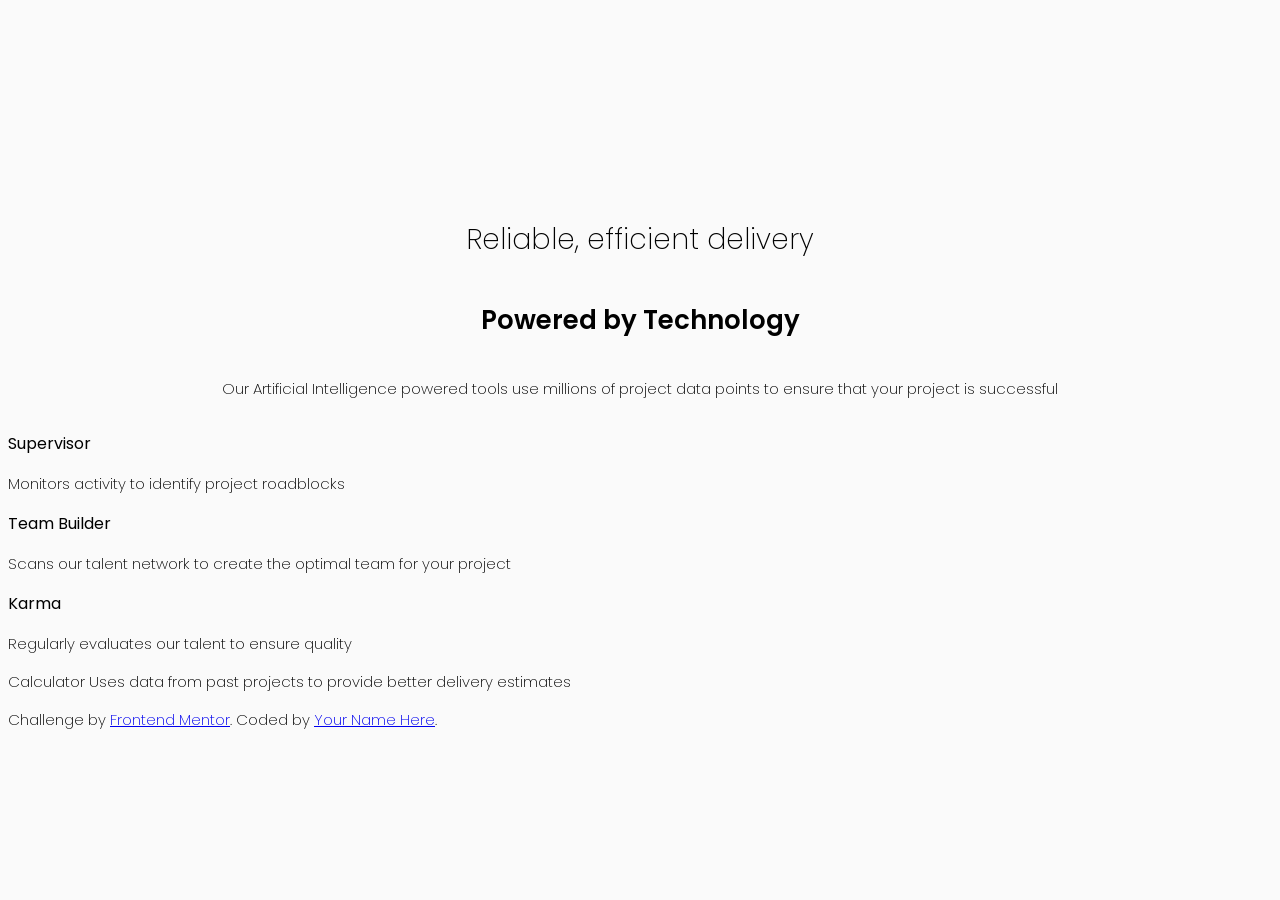
==== four-card-feature-section-master/index.html @ 8e4f29a4 "Update index.html" ====
<!DOCTYPE html>
<html lang="en">
<head>
  <meta charset="UTF-8">
  <meta name="viewport" content="width=device-width, initial-scale=1.0"> <!-- displays site properly based on user's device -->

  <link rel="icon" type="image/png" sizes="32x32" href="./images/favicon-32x32.png">
  <link href="https://fonts.googleapis.com/css2?family=Poppins:wght@200;400;600&display=swap" rel="stylesheet">
  <link rel="stylesheet" type="text/css" href="styles.css">
  
  <title>Frontend Mentor | Four card feature section</title>

  <!-- Feel free to remove these styles or customise in your own stylesheet 👍 
  <style>
    .attribution { font-size: 11px; text-align: center; }
    .attribution a { color: hsl(228, 45%, 44%); }
  </style>-->
</head>
<body>
  <div class="top-text">
    <div id="top-text-h1"><h1>Reliable, efficient delivery</h1></div>
    <div id="top-text-h2"><h2>Powered by Technology</h2></div>
    <div id="top-text-main"><p>Our Artificial Intelligence powered tools use millions of project data points 
      to ensure that your project is successful</p></div>
  </div>
  <div>
    <div class="content-box" id="sup">
      <h3>Supervisor</h3>
      <p>Monitors activity to identify project roadblocks</p>
    </div>
    <div class="stacked-boxes">
      <div class="content-box" id="team-builder">
        <h3>Team Builder</h3>
        <p>Scans our talent network to create the optimal team for your project</p>
      </div>
      <div class="content-box" id="karma">
        <h3>Karma</h3>
        <p>Regularly evaluates our talent to ensure quality</p>
      </div>
    </div>
    <div class="content-box" id="calc">
      Calculator
      Uses data from past projects to provide better delivery estimates
    </div>
  </div>
  
  <footer>
    <p class="attribution">
      Challenge by <a href="https://www.frontendmentor.io?ref=challenge" target="_blank">Frontend Mentor</a>. 
      Coded by <a href="#">Your Name Here</a>.
    </p>
  </footer>
</body>
</html>
---- four-card-feature-section-master/styles.css ----
body {
  font-family: Poppins;
  font-size: 15px;
  font-weight: 200;
  background-color: hsl(0, 0%, 98%);
}

h1 {
  font-size: 28px;
  font-weight: 200;
}

h2 {
  font-size: 26px;
  font-weight: 600;
}

h3 {
  font-size: 16px;
  font-weight: 400;
}

.top-text {
  display: flex;
  flex-direction: column;
  align-items: center;
  margin-top: 200px;
}
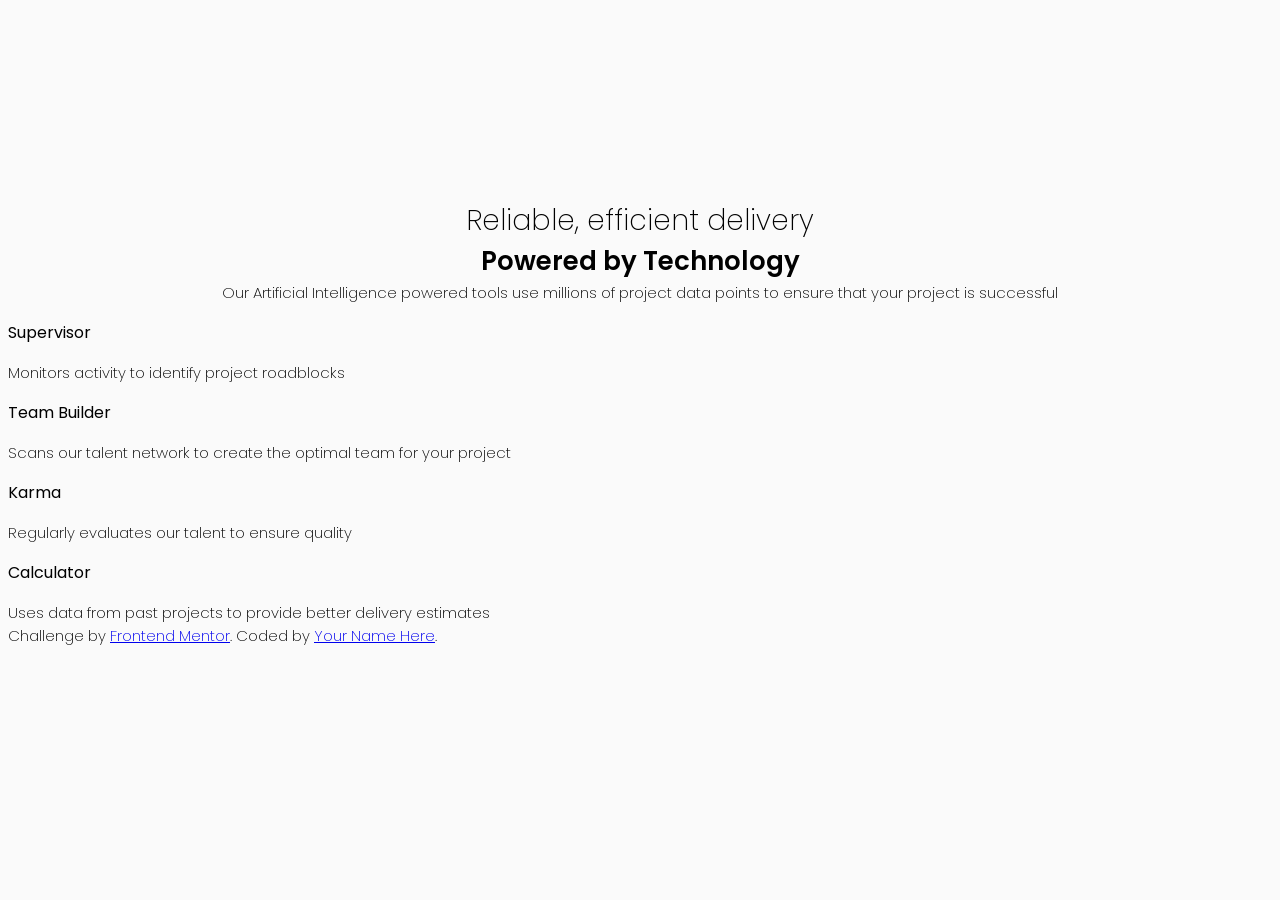
==== commit d65f625e: "Update index.html" ====
--- a/four-card-feature-section-master/index.html
+++ b/four-card-feature-section-master/index.html
@@ -39,8 +39,8 @@
       </div>
     </div>
     <div class="content-box" id="calc">
-      Calculator
-      Uses data from past projects to provide better delivery estimates
+      <h3>Calculator</h3>
+      <p>Uses data from past projects to provide better delivery estimates</p>
     </div>
   </div>
   
--- a/four-card-feature-section-master/styles.css
+++ b/four-card-feature-section-master/styles.css
@@ -26,3 +26,7 @@
   align-items: center;
   margin-top: 200px;
 }
+
+.top-text h1, h2, p {
+  margin: 0;
+}
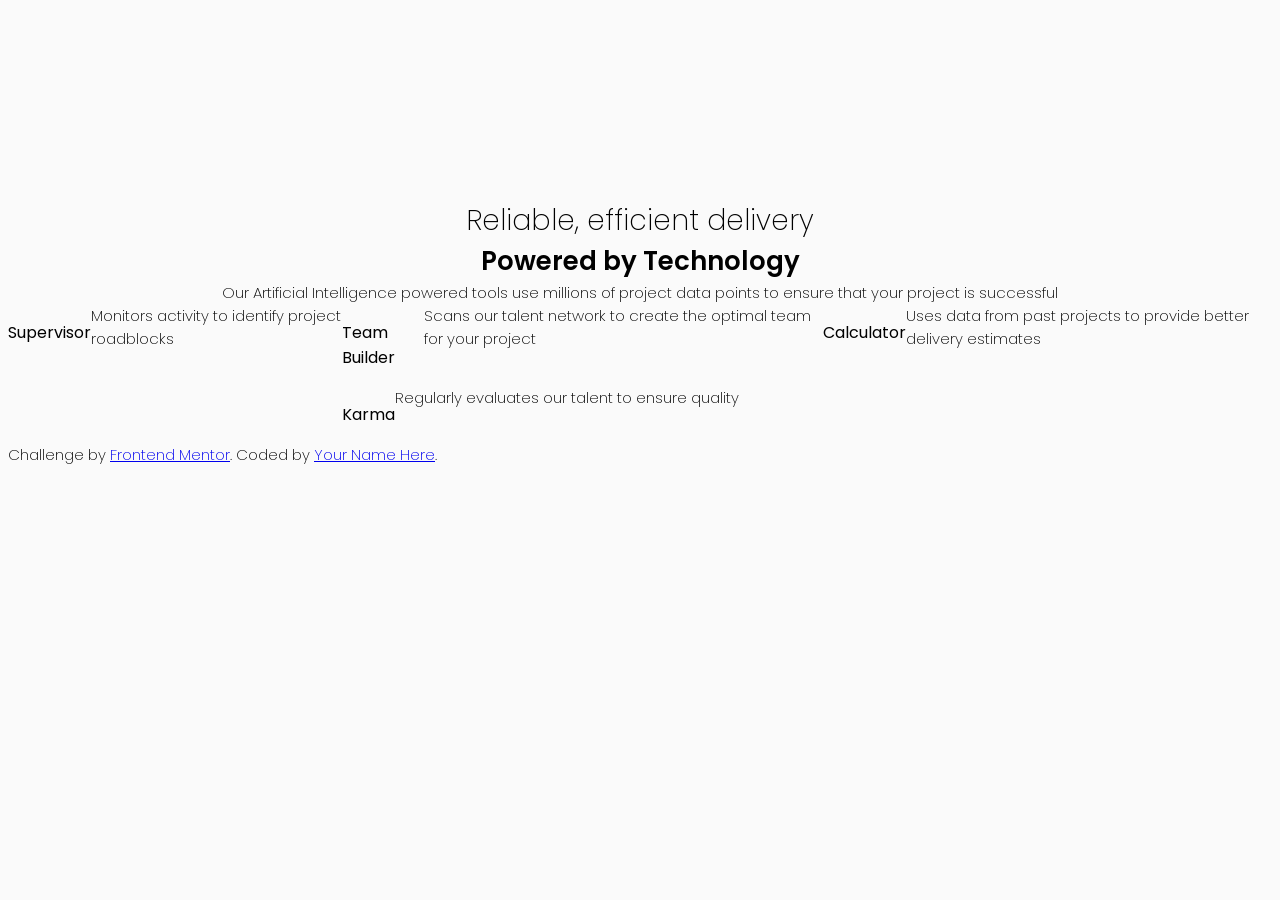
==== commit dfe04d1a: "Update index.html" ====
--- a/four-card-feature-section-master/index.html
+++ b/four-card-feature-section-master/index.html
@@ -23,24 +23,24 @@
     <div id="top-text-main"><p>Our Artificial Intelligence powered tools use millions of project data points 
       to ensure that your project is successful</p></div>
   </div>
-  <div>
+  <div class="content-boxes">
     <div class="content-box" id="sup">
-      <h3>Supervisor</h3>
-      <p>Monitors activity to identify project roadblocks</p>
+      <div><h3>Supervisor</h3></div>
+      <div><p>Monitors activity to identify project roadblocks</p></div>
     </div>
     <div class="stacked-boxes">
       <div class="content-box" id="team-builder">
-        <h3>Team Builder</h3>
-        <p>Scans our talent network to create the optimal team for your project</p>
+        <div><h3>Team Builder</h3></div>
+        <div><p>Scans our talent network to create the optimal team for your project</p></div>
       </div>
       <div class="content-box" id="karma">
-        <h3>Karma</h3>
-        <p>Regularly evaluates our talent to ensure quality</p>
+        <div><h3>Karma</h3></div>
+        <div><p>Regularly evaluates our talent to ensure quality</p></div>
       </div>
     </div>
     <div class="content-box" id="calc">
-      <h3>Calculator</h3>
-      <p>Uses data from past projects to provide better delivery estimates</p>
+      <div><h3>Calculator</h3></div>
+      <div><p>Uses data from past projects to provide better delivery estimates</p></div>
     </div>
   </div>
   
--- a/four-card-feature-section-master/styles.css
+++ b/four-card-feature-section-master/styles.css
@@ -30,3 +30,13 @@
 .top-text h1, h2, p {
   margin: 0;
 }
+
+.content-boxes {
+  display: flex;
+  flex-direction: row;
+}
+
+.content-box {
+  display: flex;
+  flex-drection: column;
+}
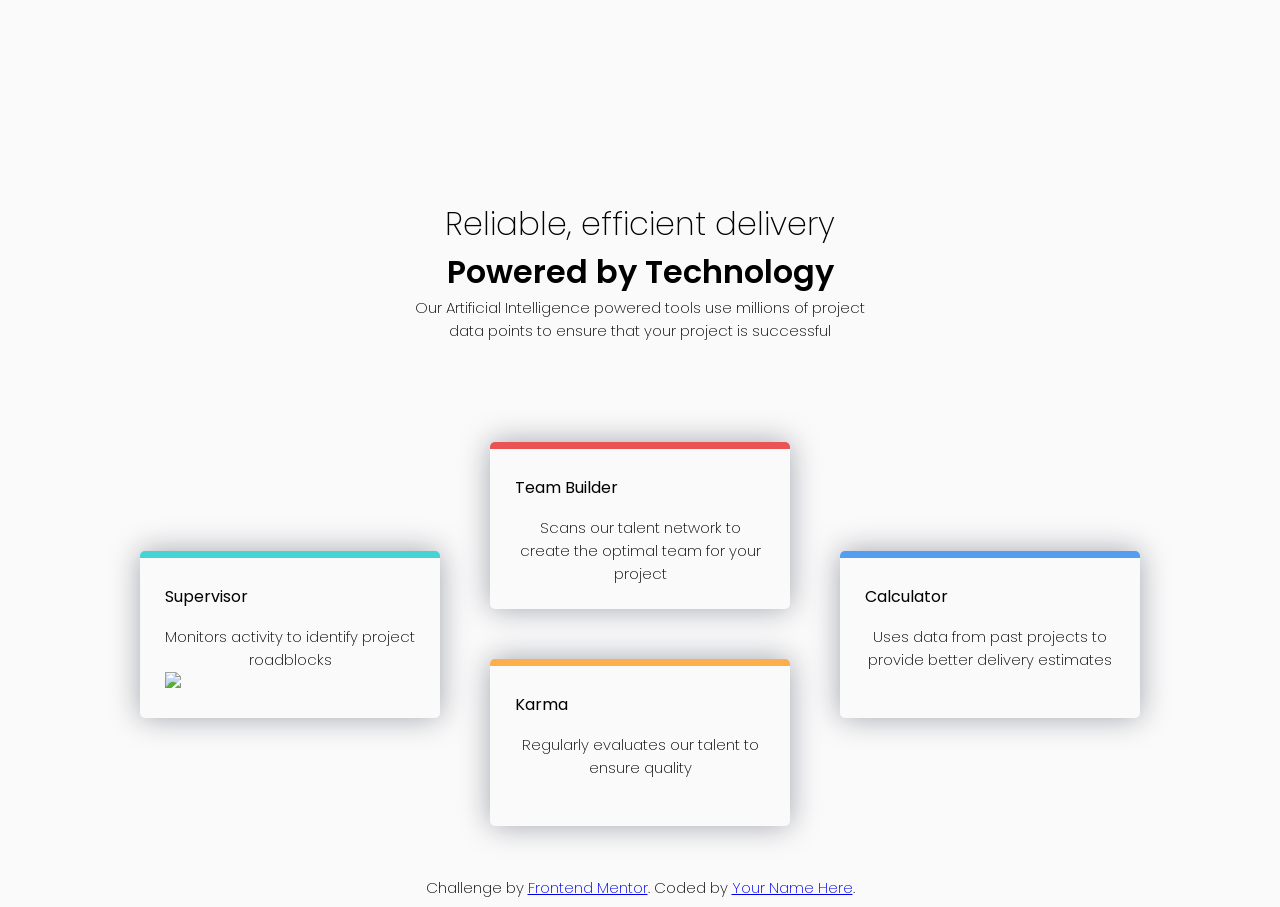
==== commit 729f7cca: "Update index.html" ====
--- a/four-card-feature-section-master/index.html
+++ b/four-card-feature-section-master/index.html
@@ -25,22 +25,23 @@
   </div>
   <div class="content-boxes">
     <div class="content-box" id="sup">
-      <div><h3>Supervisor</h3></div>
-      <div><p>Monitors activity to identify project roadblocks</p></div>
+      <div class="content-box-title"><h3>Supervisor</h3></div>
+      <div class="content-box-body"><p>Monitors activity to identify project roadblocks</p></div>
+      <div><img src="icon-supervisor.svg"></div>
     </div>
     <div class="stacked-boxes">
       <div class="content-box" id="team-builder">
-        <div><h3>Team Builder</h3></div>
-        <div><p>Scans our talent network to create the optimal team for your project</p></div>
+        <div class="content-box-title"><h3>Team Builder</h3></div>
+        <div class="content-box-body"><p>Scans our talent network to create the optimal team for your project</p></div>
       </div>
       <div class="content-box" id="karma">
-        <div><h3>Karma</h3></div>
-        <div><p>Regularly evaluates our talent to ensure quality</p></div>
+        <div class="content-box-title"><h3>Karma</h3></div>
+        <div class="content-box-body"><p>Regularly evaluates our talent to ensure quality</p></div>
       </div>
     </div>
     <div class="content-box" id="calc">
-      <div><h3>Calculator</h3></div>
-      <div><p>Uses data from past projects to provide better delivery estimates</p></div>
+      <div class="content-box-title"><h3>Calculator</h3></div>
+      <div class="content-box-body"><p>Uses data from past projects to provide better delivery estimates</p></div>
     </div>
   </div>
   
--- a/four-card-feature-section-master/styles.css
+++ b/four-card-feature-section-master/styles.css
@@ -6,12 +6,12 @@
 }
 
 h1 {
-  font-size: 28px;
+  font-size: 32px;
   font-weight: 200;
 }
 
 h2 {
-  font-size: 26px;
+  font-size: 32px;
   font-weight: 600;
 }
 
@@ -29,14 +29,47 @@
 
 .top-text h1, h2, p {
   margin: 0;
+  text-align: center;
+}
+
+#top-text-main {
+  width: 450px;
 }
 
 .content-boxes {
   display: flex;
   flex-direction: row;
+  justify-content: center;
+  align-items: center;
+  margin-top: 50px;
 }
 
 .content-box {
   display: flex;
-  flex-drection: column;
+  flex-direction: column;
+  align-items: flex-start;
+  height: 100px;
+  width: 250px;
+  margin: 50px 25px;
+  padding: 10px 25px 50px 25px;
+  background-color: hsl(0, 0%, 98%);
+  box-shadow: 0 0 30px hsl(229, 6%, 66%);
+  border-radius: 5px;
+  text-align: left;
 }
+
+#sup {
+  border-top: solid 7px hsl(180, 62%, 55%);
+}
+
+#team-builder {
+  border-top: solid 7px hsl(0, 78%, 62%);
+}
+
+#karma {
+  border-top: solid 7px  hsl(34, 97%, 64%);
+}
+
+#calc {
+  border-top: solid 7px hsl(212, 86%, 64%);
+}
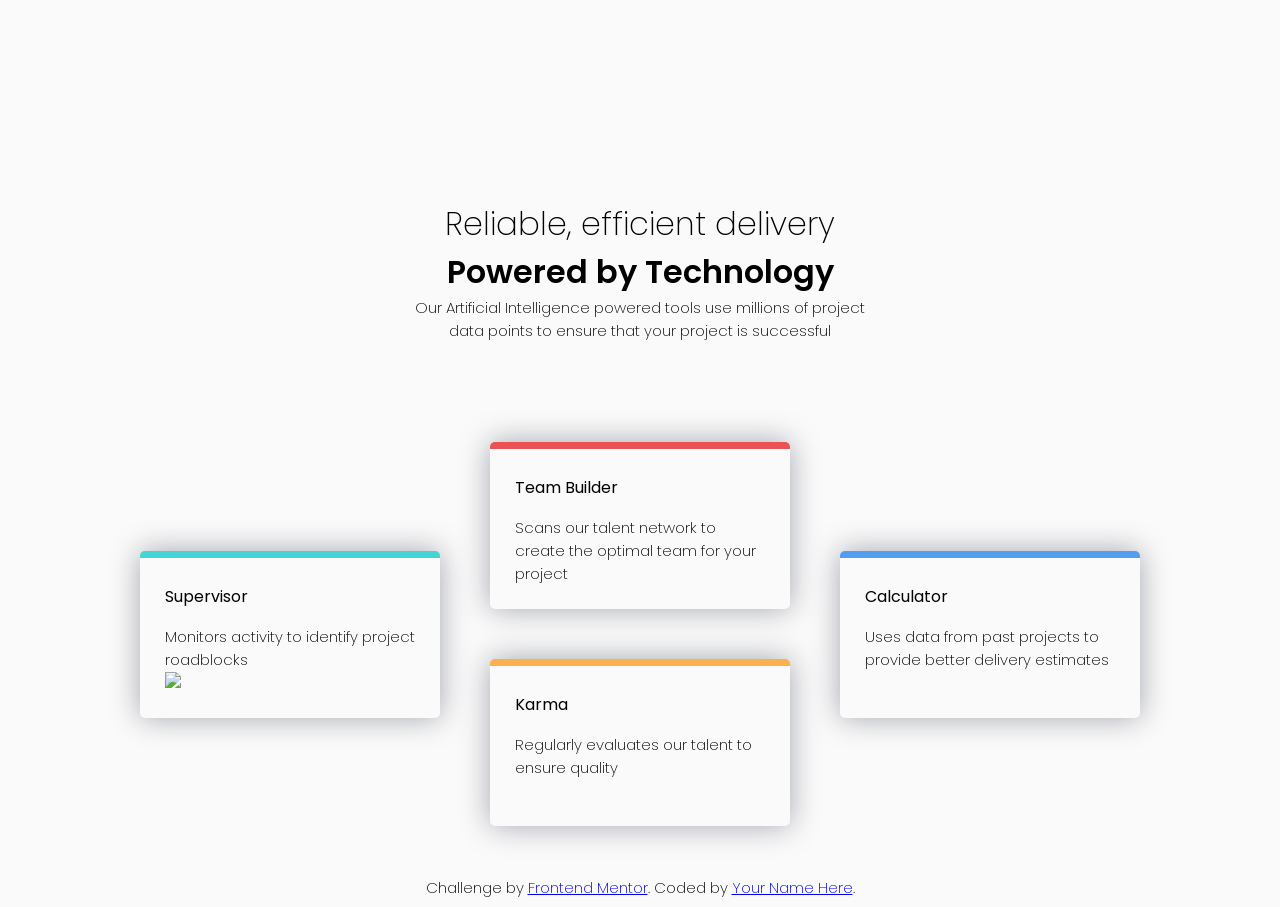
==== commit f58ebf73: "Update index.html" ====
--- a/four-card-feature-section-master/index.html
+++ b/four-card-feature-section-master/index.html
@@ -27,7 +27,7 @@
     <div class="content-box" id="sup">
       <div class="content-box-title"><h3>Supervisor</h3></div>
       <div class="content-box-body"><p>Monitors activity to identify project roadblocks</p></div>
-      <div><img src="icon-supervisor.svg"></div>
+      <div class="content-box-img"><img src="icon-supervisor.svg"></div>
     </div>
     <div class="stacked-boxes">
       <div class="content-box" id="team-builder">
--- a/four-card-feature-section-master/styles.css
+++ b/four-card-feature-section-master/styles.css
@@ -58,6 +58,10 @@
   text-align: left;
 }
 
+.content-box-body p{
+  text-align: left;
+}
+
 #sup {
   border-top: solid 7px hsl(180, 62%, 55%);
 }
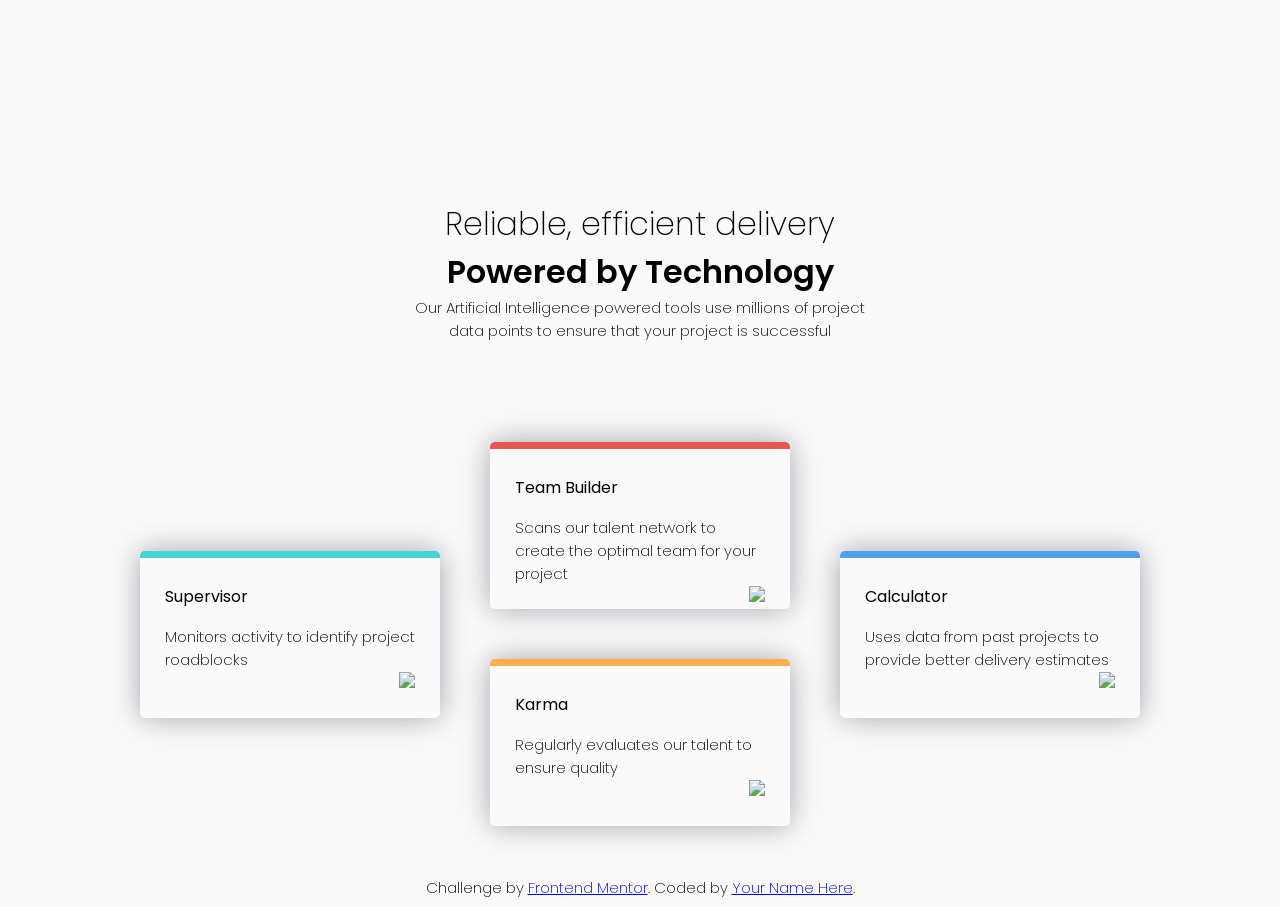
==== commit 647947fd: "Update index.html" ====
--- a/four-card-feature-section-master/index.html
+++ b/four-card-feature-section-master/index.html
@@ -27,21 +27,24 @@
     <div class="content-box" id="sup">
       <div class="content-box-title"><h3>Supervisor</h3></div>
       <div class="content-box-body"><p>Monitors activity to identify project roadblocks</p></div>
-      <div class="content-box-img"><img src="icon-supervisor.svg"></div>
+      <div class="content-box-img"><img src="images/icon-supervisor.svg"></div>
     </div>
     <div class="stacked-boxes">
       <div class="content-box" id="team-builder">
         <div class="content-box-title"><h3>Team Builder</h3></div>
         <div class="content-box-body"><p>Scans our talent network to create the optimal team for your project</p></div>
+        <div class="content-box-img"><img src="images/icon-team-builder.svg"></div>
       </div>
       <div class="content-box" id="karma">
         <div class="content-box-title"><h3>Karma</h3></div>
         <div class="content-box-body"><p>Regularly evaluates our talent to ensure quality</p></div>
+        <div class="content-box-img"><img src="images/icon-karma.svg"></div>
       </div>
     </div>
     <div class="content-box" id="calc">
       <div class="content-box-title"><h3>Calculator</h3></div>
       <div class="content-box-body"><p>Uses data from past projects to provide better delivery estimates</p></div>
+      <div class="content-box-img"><img src="images/icon-calculator.svg"></div>
     </div>
   </div>
   
--- a/four-card-feature-section-master/styles.css
+++ b/four-card-feature-section-master/styles.css
@@ -62,6 +62,10 @@
   text-align: left;
 }
 
+.content-box-img {
+  align-self: flex-end;
+}
+
 #sup {
   border-top: solid 7px hsl(180, 62%, 55%);
 }
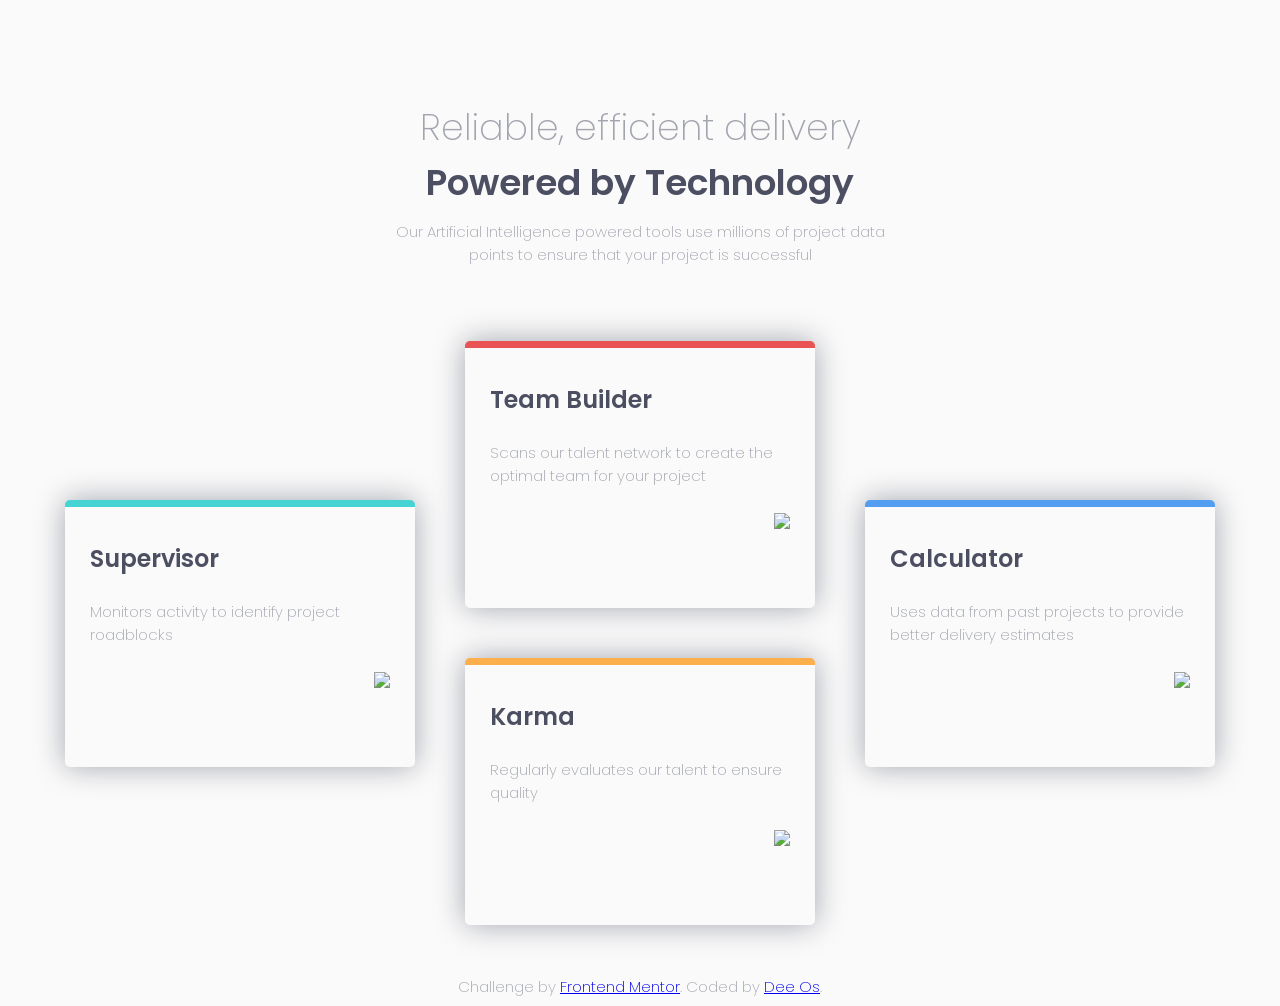
==== commit 23794e52: "Update index.html" ====
--- a/four-card-feature-section-master/index.html
+++ b/four-card-feature-section-master/index.html
@@ -51,7 +51,7 @@
   <footer>
     <p class="attribution">
       Challenge by <a href="https://www.frontendmentor.io?ref=challenge" target="_blank">Frontend Mentor</a>. 
-      Coded by <a href="#">Your Name Here</a>.
+      Coded by <a href="#">Dee Os</a>.
     </p>
   </footer>
 </body>
--- a/four-card-feature-section-master/styles.css
+++ b/four-card-feature-section-master/styles.css
@@ -3,28 +3,32 @@
   font-size: 15px;
   font-weight: 200;
   background-color: hsl(0, 0%, 98%);
+  color: hsl(229, 6%, 66%);
 }
 
 h1 {
-  font-size: 32px;
+  font-size: 36px;
   font-weight: 200;
 }
 
 h2 {
-  font-size: 32px;
+  font-size: 36px;
   font-weight: 600;
+  color: hsl(234, 12%, 34%);
+  padding-bottom: 10px;
 }
 
 h3 {
-  font-size: 16px;
-  font-weight: 400;
+  font-size: 24px;
+  font-weight: 600;
+  color: hsl(234, 12%, 34%);
 }
 
 .top-text {
   display: flex;
   flex-direction: column;
   align-items: center;
-  margin-top: 200px;
+  margin-top: 100px;
 }
 
 .top-text h1, h2, p {
@@ -33,7 +37,7 @@
 }
 
 #top-text-main {
-  width: 450px;
+  width: 500px;
 }
 
 .content-boxes {
@@ -41,15 +45,15 @@
   flex-direction: row;
   justify-content: center;
   align-items: center;
-  margin-top: 50px;
+  margin-top: 25px;
 }
 
 .content-box {
   display: flex;
   flex-direction: column;
   align-items: flex-start;
-  height: 100px;
-  width: 250px;
+  height: 200px;
+  width: 300px;
   margin: 50px 25px;
   padding: 10px 25px 50px 25px;
   background-color: hsl(0, 0%, 98%);
@@ -60,6 +64,8 @@
 
 .content-box-body p{
   text-align: left;
+  font-size: 15px;
+  margin-bottom: 25px;
 }
 
 .content-box-img {
@@ -81,3 +87,35 @@
 #calc {
   border-top: solid 7px hsl(212, 86%, 64%);
 }
+
+@media only screen and (max-width: 480px) {
+  h1, h2 {
+    font-size: 26px;
+  }
+  h3 {
+    margin-bottom: 10px;
+  }
+  #top-text-main {
+    width: 75%;
+  }
+  #top-text-main p {
+    font-size: 17px;
+  }
+  .content-box {
+    width: 75%;
+    height: auto%;
+    padding-bottom: 25px;
+    margin: 0 0 20px 0;
+  }
+  .content-boxes {
+    flex-direction: column;
+    align-items: center;
+    margin-top: 50px;
+  }
+  .stacked-boxes {
+    display: flex;
+    flex-direction: column;
+    align-items: center;
+  }
+  
+}
